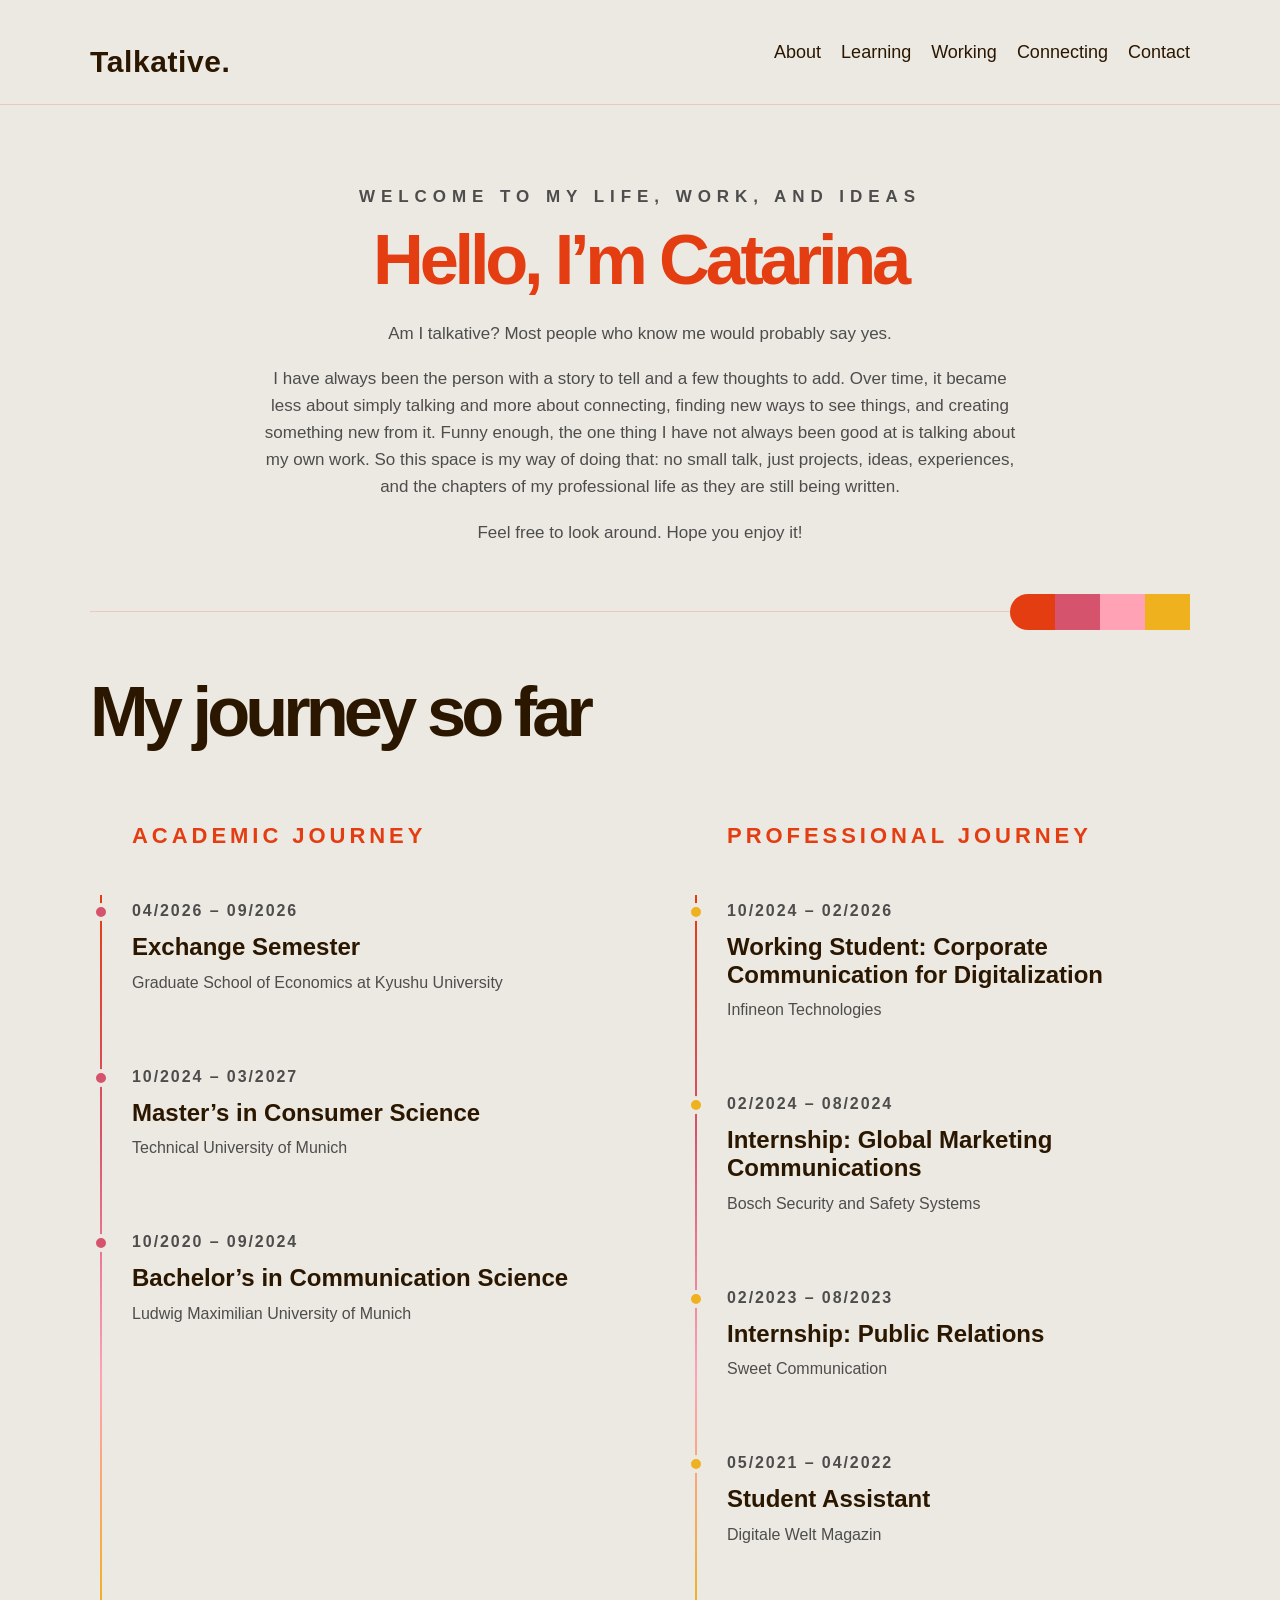
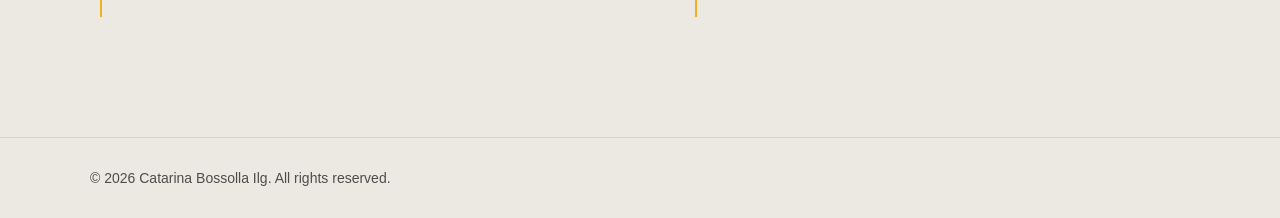
==== index.html @ 4f1ade8f "Update index.html" ====
<!-- index.html -->
<!DOCTYPE html>
<html lang="en">
<head>
  <meta charset="UTF-8" />
  <meta name="viewport" content="width=device-width, initial-scale=1.0" />

  <title>Talkative.</title>

  <link rel="stylesheet" href="style.css" />
</head>
<body>

  <header class="site-header">
    <nav class="navbar">
      <h1 class="logo">Talkative.</h1>

      <div class="nav-links">
        <a href="index.html">About</a>
        <a href="learning/learning.html">Learning</a>
        <a href="working/working.html">Working</a>
        <a href="#">Connecting</a>
        <a href="#">Contact</a>
      </div>
    </nav>
  </header>

  <main>

    <section class="intro-section">
      <div class="intro-text">
        <p class="eyebrow">Welcome to my life, work, and ideas</p>

        <h1 class="intro-title">Hello, I’m Catarina</h1>

        <p>
          Am I talkative? Most people who know me would probably say yes. 
        </p>

        <p>
          I have always been the person with a story to tell and a few thoughts to add. 
          Over time, it became less about simply talking and more about connecting, finding new ways to see things, and creating something new from it. 
          Funny enough, the one thing I have not always been good at is talking about my own work. 
          So this space is my way of doing that: no small talk, just projects, ideas, experiences, and the chapters of my professional life as they are still being written.
        </p>

        <p> 
          Feel free to look around. Hope you enjoy it!
        </p>
      </div>
    </section>

    <div class="palette-divider">
  <div class="divider-line"></div>

  <div class="divider-palette">
    <span class="palette-block red"></span>
    <span class="palette-block rose"></span>
    <span class="palette-block pink"></span>
    <span class="palette-block yellow"></span>
  </div>
  </div>
    
      <section class="journey-section">
  <h2 class="journey-title">My journey so far</h2>

  <div class="timeline-wrapper">

    <div class="timeline-column academic">
      <h3>Academic Journey</h3>

      <div class="timeline-line"></div>

      <div class="timeline-item item-2026">
        <span class="timeline-dot"></span>
        <p class="timeline-date">04/2026 – 09/2026</p>
        <h4>Exchange Semester</h4>
        <p>
          Graduate School of Economics at Kyushu University
        </p>
      </div>

      <div class="timeline-item item-2024">
        <span class="timeline-dot"></span>
        <p class="timeline-date">10/2024 – 03/2027</p>
        <h4>Master’s in Consumer Science</h4>
        <p>
          Technical University of Munich
        </p>
      </div>

      <div class="timeline-item item-2021">
        <span class="timeline-dot"></span>
        <p class="timeline-date">10/2020 – 09/2024</p>
        <h4>Bachelor’s in Communication Science</h4>
        <p>
          Ludwig Maximilian University of Munich
        </p>
      </div>
    </div>

    <div class="timeline-column professional">
      <h3>Professional Journey</h3>

      <div class="timeline-line"></div>

      <div class="timeline-item item-2025">
        <span class="timeline-dot"></span>
        <p class="timeline-date">10/2024 – 02/2026</p>
        <h4>Working Student: Corporate Communication for Digitalization</h4>
        <p>
          Infineon Technologies
        </p>
      </div>

      <div class="timeline-item item-2024">
        <span class="timeline-dot"></span>
        <p class="timeline-date">02/2024 – 08/2024</p>
        <h4>Internship: Global Marketing Communications</h4>
        <p>
          Bosch Security and Safety Systems
        </p>
      </div>

      <div class="timeline-item item-2023">
        <span class="timeline-dot"></span>
        <p class="timeline-date">02/2023 – 08/2023</p>
        <h4>Internship: Public Relations</h4>
        <p>
          Sweet Communication
        </p>
      </div>

      <div class="timeline-item item-2021">
        <span class="timeline-dot"></span>
        <p class="timeline-date">05/2021 – 04/2022</p>
        <h4>Student Assistant</h4>
        <p>
          Digitale Welt Magazin
        </p>
      </div>
    </div>

  </div>
</section>
    
  </main>

  <footer class="site-footer">
    <p>© 2026 Catarina Bossolla Ilg. All rights reserved.</p>
  </footer>

</body>
</html>
---- style.css ----
* {
  margin: 0;
  padding: 0;
  box-sizing: border-box;
}

:root {
  --red: #e43d12;
  --rose: #d6536d;
  --pink: #ffa2b6;
  --yellow: #efb11d;
  --cream: #ebe9e1;
  --dark: #2b1700;
  --gray: #4d4d4d;
}

body {
  font-family: Arial, Helvetica, sans-serif;
  background: var(--cream);
  color: var(--dark);
}

/* Top bar */
.site-header {
  background: var(--cream);
}

.navbar {
  height: 105px;
  padding: 0 90px;
  display: flex;
  align-items: center;
  justify-content: space-between;
  border-bottom: 1px solid rgba(228, 61, 18, 0.18);
  background: var(--cream);
}

.logo {
  margin: 0;
  padding: 0;
  font-size: 30px;
  font-weight: 700;
  line-height: 1;
  letter-spacing: 0.02em;
  color: var(--dark);
  transform: translateY(10px);
}

.nav-links {
  display: flex;
  gap: 20px;
}

.nav-links a {
  color: var(--dark);
  text-decoration: none;
  font-size: 18px;
  transition: color 0.2s ease;
}

.nav-links a:hover {
  color: var(--red);
}

/* Intro section: compact block on the left */
.intro-section {
  min-height: 430px;
  padding: 78px 90px 30px;
  display: flex;
  justify-content: center;
}

.intro-text {
  width: 100%;
  max-width: 850px;
  text-align: center;
}

.eyebrow {
  color: var(--gray);
  text-transform: uppercase;
  letter-spacing: 0.35em;
  font-size: 5px;
  font-weight: 550;
  margin-bottom: 28px;
}

.intro-title {
  color: var(--red);
  font-size: clamp(54px, 5.5vw, 92px);
  line-height: 0.9;
  letter-spacing: -0.06em;
  margin-bottom: 28px;
}

.intro-text p {
  color: var(--gray);
  font-size: 17px;
  line-height: 1.6;
  max-width: 760px;
  margin: 0 auto 18px;
}

/* Footer */
.site-footer {
  padding: 32px 90px;
  color: var(--gray);
  font-size: 14px;
  border-top: 1px solid rgba(228, 61, 18, 0.18);
}

/* Journey / CV timeline section */
.journey-section {
  padding: 50px 90px 120px;
  background: var(--cream);
}

.journey-title {
  color: var(--dark);
  font-size: clamp(54px, 5.5vw, 92px);
  line-height: 0.9;
  letter-spacing: -0.07em;
  font-weight: 700;
  max-width: 900px;
  margin-bottom: 80px;
}

.timeline-wrapper {
  display: grid;
  grid-template-columns: 1fr 1fr;
  gap: 90px;
  max-width: 1200px;
  margin: 0 auto;
}

.timeline-column {
  position: relative;
  padding-left: 42px;
}

.timeline-column h3 {
  color: var(--red);
  font-size: 22px;
  text-transform: uppercase;
  letter-spacing: 0.18em;
  margin-bottom: 50px;
}

.timeline-line {
  position: absolute;
  left: 10px;
  top: 72px;
  bottom: 0;
  width: 2px;
  background: linear-gradient(
    to bottom,
    var(--red),
    var(--rose),
    var(--pink),
    var(--yellow)
  );
}

.timeline-item {
  position: relative;
  margin-bottom: 70px;
}

.timeline-dot {
  position: absolute;
  left: -40px;
  top: 4px;
  width: 18px;
  height: 18px;
  border-radius: 50%;
  background: var(--red);
  border: 4px solid var(--cream);
}

.academic .timeline-dot {
  background: var(--rose);
}

.professional .timeline-dot {
  background: var(--yellow);
}

.timeline-date {
  color: var(--red);
  font-size: 13px;
  font-weight: 700;
  letter-spacing: 0.12em;
  text-transform: uppercase;
  margin-bottom: 10px;
}

.timeline-item h4 {
  color: var(--dark);
  font-size: 24px;
  line-height: 1.15;
  margin-bottom: 10px;
}

.timeline-item p {
  color: var(--gray);
  font-size: 16px;
  line-height: 1.5;
}

/* Timeline alignment by year */
.timeline-item {
  position: relative;
  margin-bottom: 70px;
}

.item-2021,
.item-2023,
.item-2024,
.item-2025,
.item-2026 {
  margin-top: 0;
}

/* Divider with color palette */
.palette-divider {
  padding: 0 90px;
  display: flex;
  align-items: center;
  gap: 0;
}

.divider-line {
  flex: 1;
  height: 1px;
  background: rgba(228, 61, 18, 0.18);
}

.divider-palette {
  display: flex;
  height: 36px;
  width: 180px;
  border-radius: 18px 0 0 18px;
  overflow: hidden;
}

.palette-block {
  flex: 1;
}

.palette-block.red {
  background: var(--red);
}

.palette-block.rose {
  background: var(--rose);
}

.palette-block.pink {
  background: var(--pink);
}

.palette-block.yellow {
  background: var(--yellow);
}

/* Mobile version */
@media (max-width: 768px) {
  .navbar {
    height: auto;
    padding: 28px 24px;
    flex-direction: column;
    align-items: center;
    gap: 18px;
  }

  .logo {
    font-size: 26px;
    transform: none;
    text-align: center;
  }

  .nav-links {
    gap: 16px;
    flex-wrap: wrap;
    justify-content: center;
  }

  .nav-links a {
    font-size: 16px;
  }

  .intro-section {
    min-height: auto;
    padding: 70px 24px 50px;
    justify-content: center;
  }

  .intro-text {
    max-width: 100%;
    text-align: center;
  }

  .eyebrow {
    font-size: 7px;
    letter-spacing: 0.28em;
    margin-bottom: 22px;
  }

  h1 {
    font-size: clamp(44px, 16vw, 64px);
    line-height: 0.95;
    letter-spacing: -0.05em;
    margin-bottom: 24px;
  }

  .intro-text p {
    font-size: 16px;
    line-height: 1.6;
    max-width: 100%;
    margin: 0 auto 18px;
  }

  .journey-section {
    padding: 60px 24px 90px;
  }

  .journey-title {
    font-size: clamp(44px, 15vw, 64px);
    line-height: 0.95;
    letter-spacing: -0.06em;
    max-width: 100%;
    margin-bottom: 60px;
    text-align: center;
  }

  .timeline-wrapper {
    grid-template-columns: 1fr;
    gap: 70px;
    max-width: 100%;
  }

  .timeline-column {
    padding-left: 36px;
  }

  .timeline-column h3 {
    font-size: 17px;
    letter-spacing: 0.14em;
    margin-bottom: 38px;
  }

  .timeline-line {
    left: 8px;
    top: 58px;
  }

  .timeline-dot {
    left: -36px;
    width: 16px;
    height: 16px;
  }

  .timeline-item {
    margin-bottom: 50px;
  }

  .timeline-date {
    font-size: 12px;
  }

  .timeline-item h4 {
    font-size: 21px;
  }

  .timeline-item p {
    font-size: 15px;
    line-height: 1.55;
  }

  .palette-divider {
    padding: 0 24px;
  }

  .divider-palette {
    width: 120px;
    height: 28px;
  }

  .site-footer {
    padding: 28px 24px;
    font-size: 13px;
    text-align: center;
  }
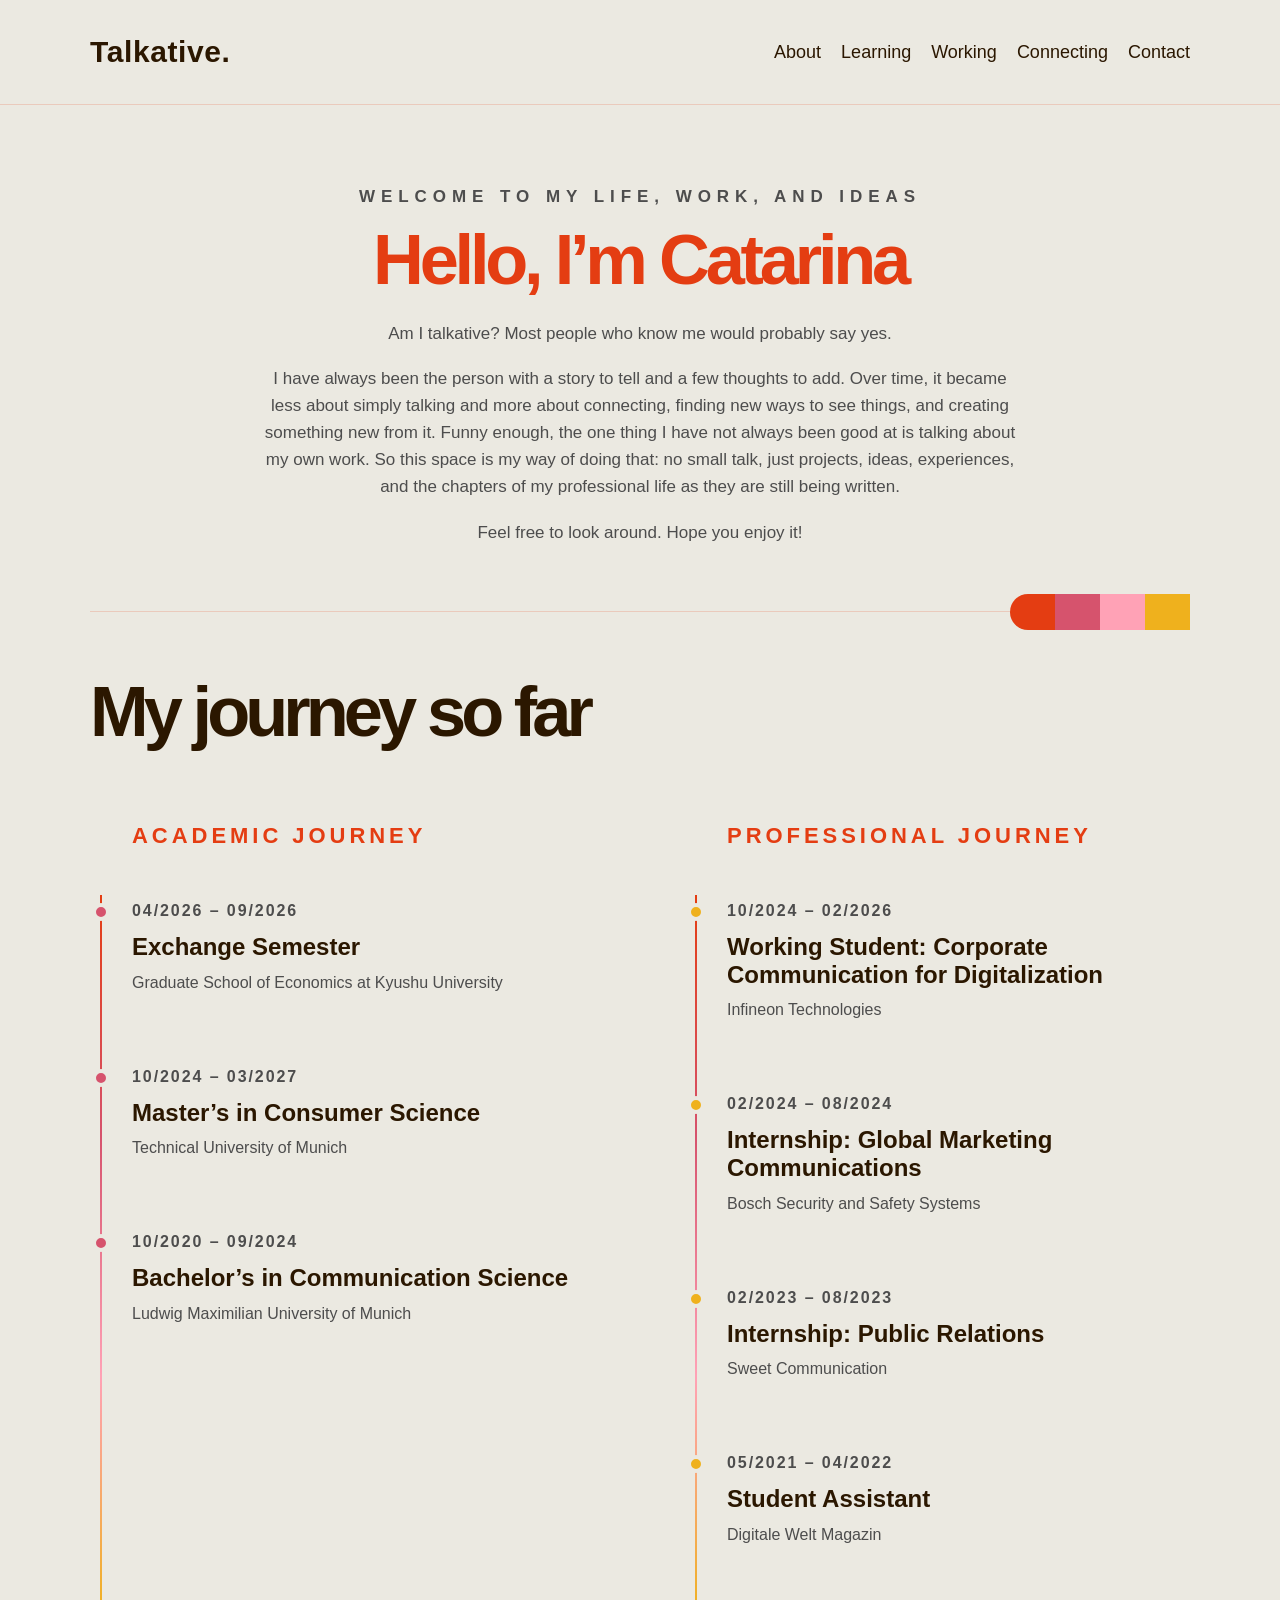
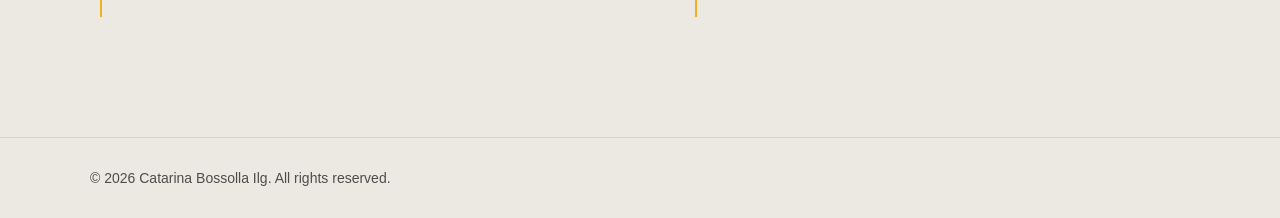
==== commit 0472f181: "Update index.html" ====
--- a/index.html
+++ b/index.html
@@ -19,7 +19,7 @@
         <a href="index.html">About</a>
         <a href="learning/learning.html">Learning</a>
         <a href="working/working.html">Working</a>
-        <a href="#">Connecting</a>
+        <a href="connecting/connecting.html">Connecting</a>
         <a href="#">Contact</a>
       </div>
     </nav>
--- a/style.css
+++ b/style.css
@@ -43,7 +43,7 @@
   line-height: 1;
   letter-spacing: 0.02em;
   color: var(--dark);
-  transform: translateY(10px);
+  transform: translateY(0px);
 }
 
 .nav-links {
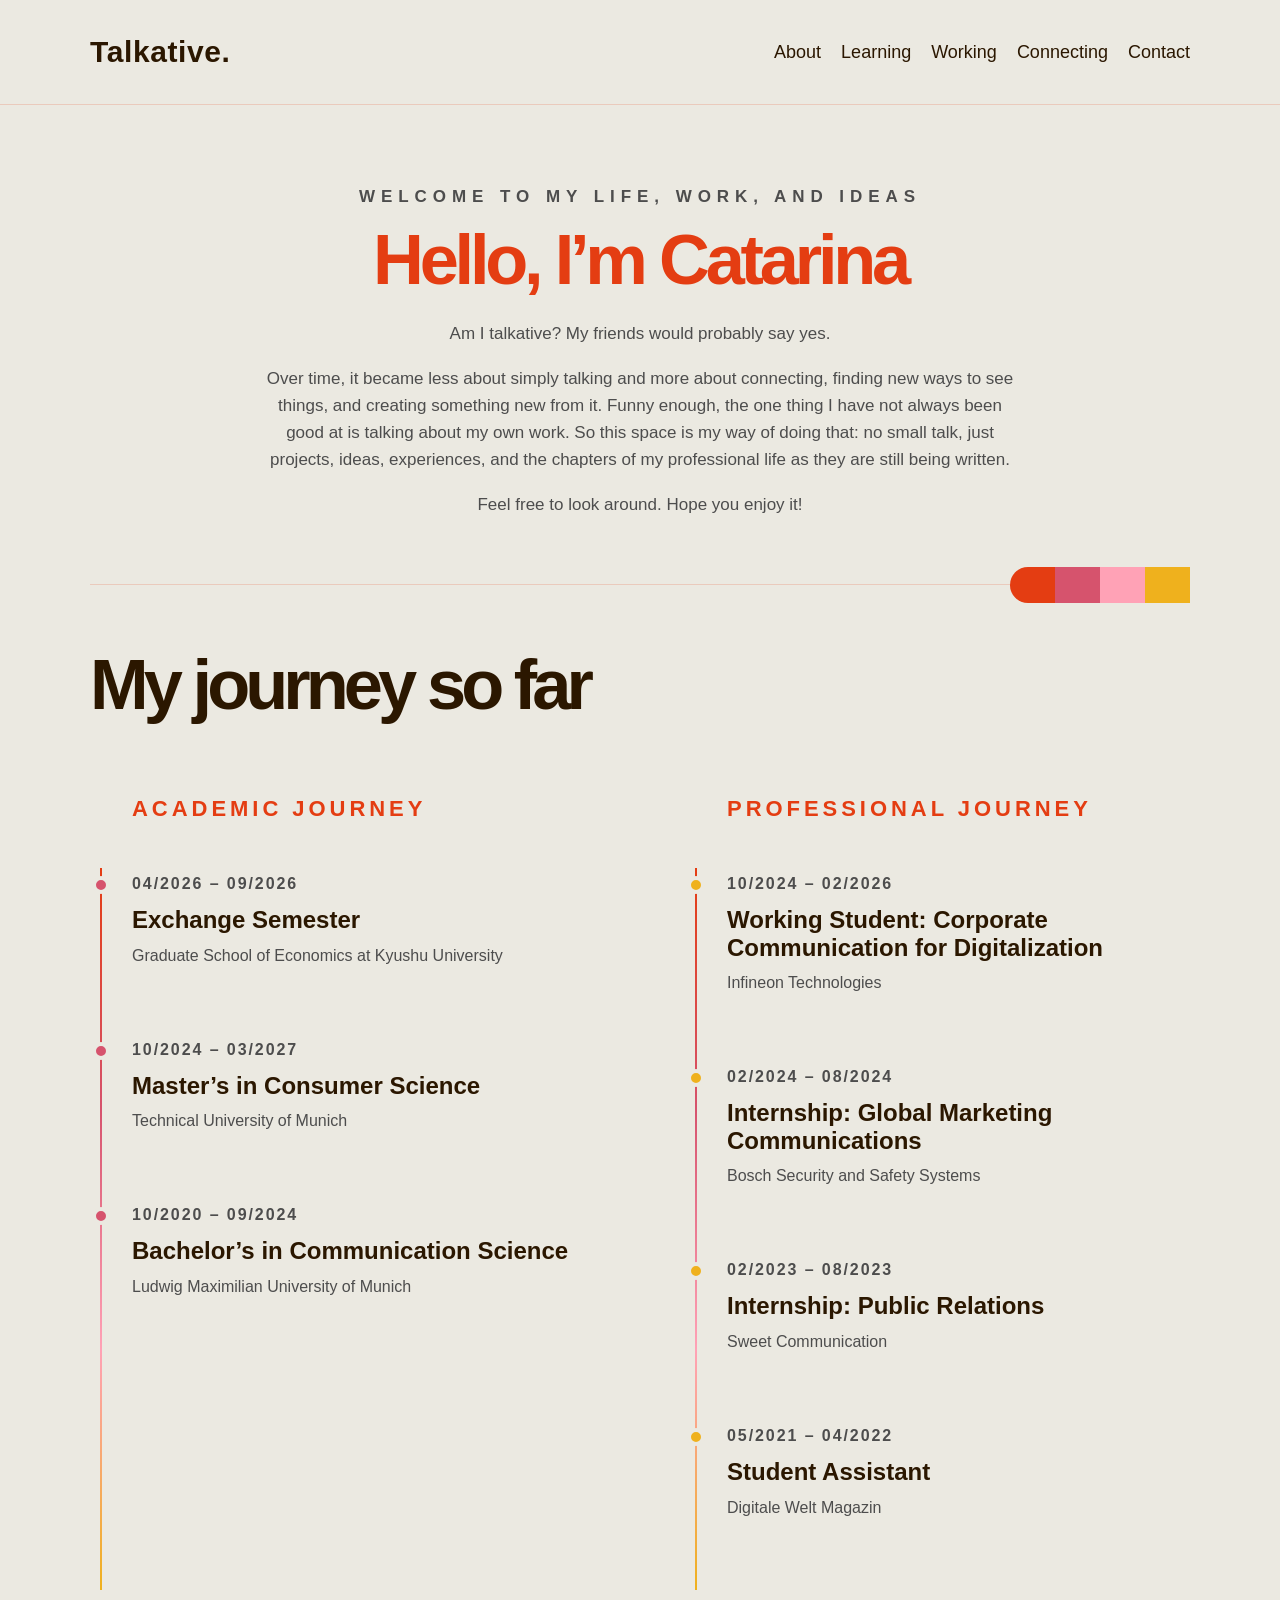
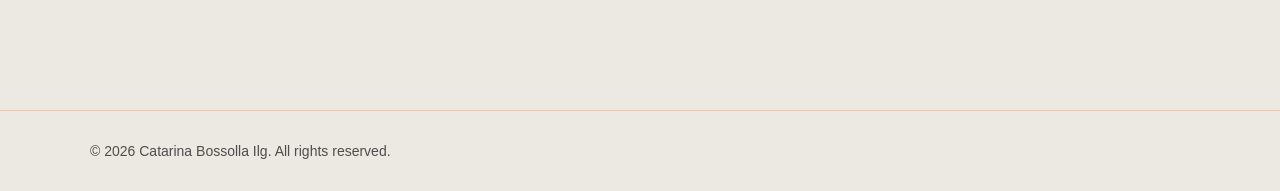
==== commit 66da8f6c: "Update index.html" ====
--- a/index.html
+++ b/index.html
@@ -20,7 +20,7 @@
         <a href="learning/learning.html">Learning</a>
         <a href="working/working.html">Working</a>
         <a href="connecting/connecting.html">Connecting</a>
-        <a href="#">Contact</a>
+        <a href="contact/contact.html">Contact</a>
       </div>
     </nav>
   </header>
@@ -34,11 +34,10 @@
         <h1 class="intro-title">Hello, I’m Catarina</h1>
 
         <p>
-          Am I talkative? Most people who know me would probably say yes. 
+          Am I talkative? My friends would probably say yes. 
         </p>
 
-        <p>
-          I have always been the person with a story to tell and a few thoughts to add. 
+        <p> 
           Over time, it became less about simply talking and more about connecting, finding new ways to see things, and creating something new from it. 
           Funny enough, the one thing I have not always been good at is talking about my own work. 
           So this space is my way of doing that: no small talk, just projects, ideas, experiences, and the chapters of my professional life as they are still being written.
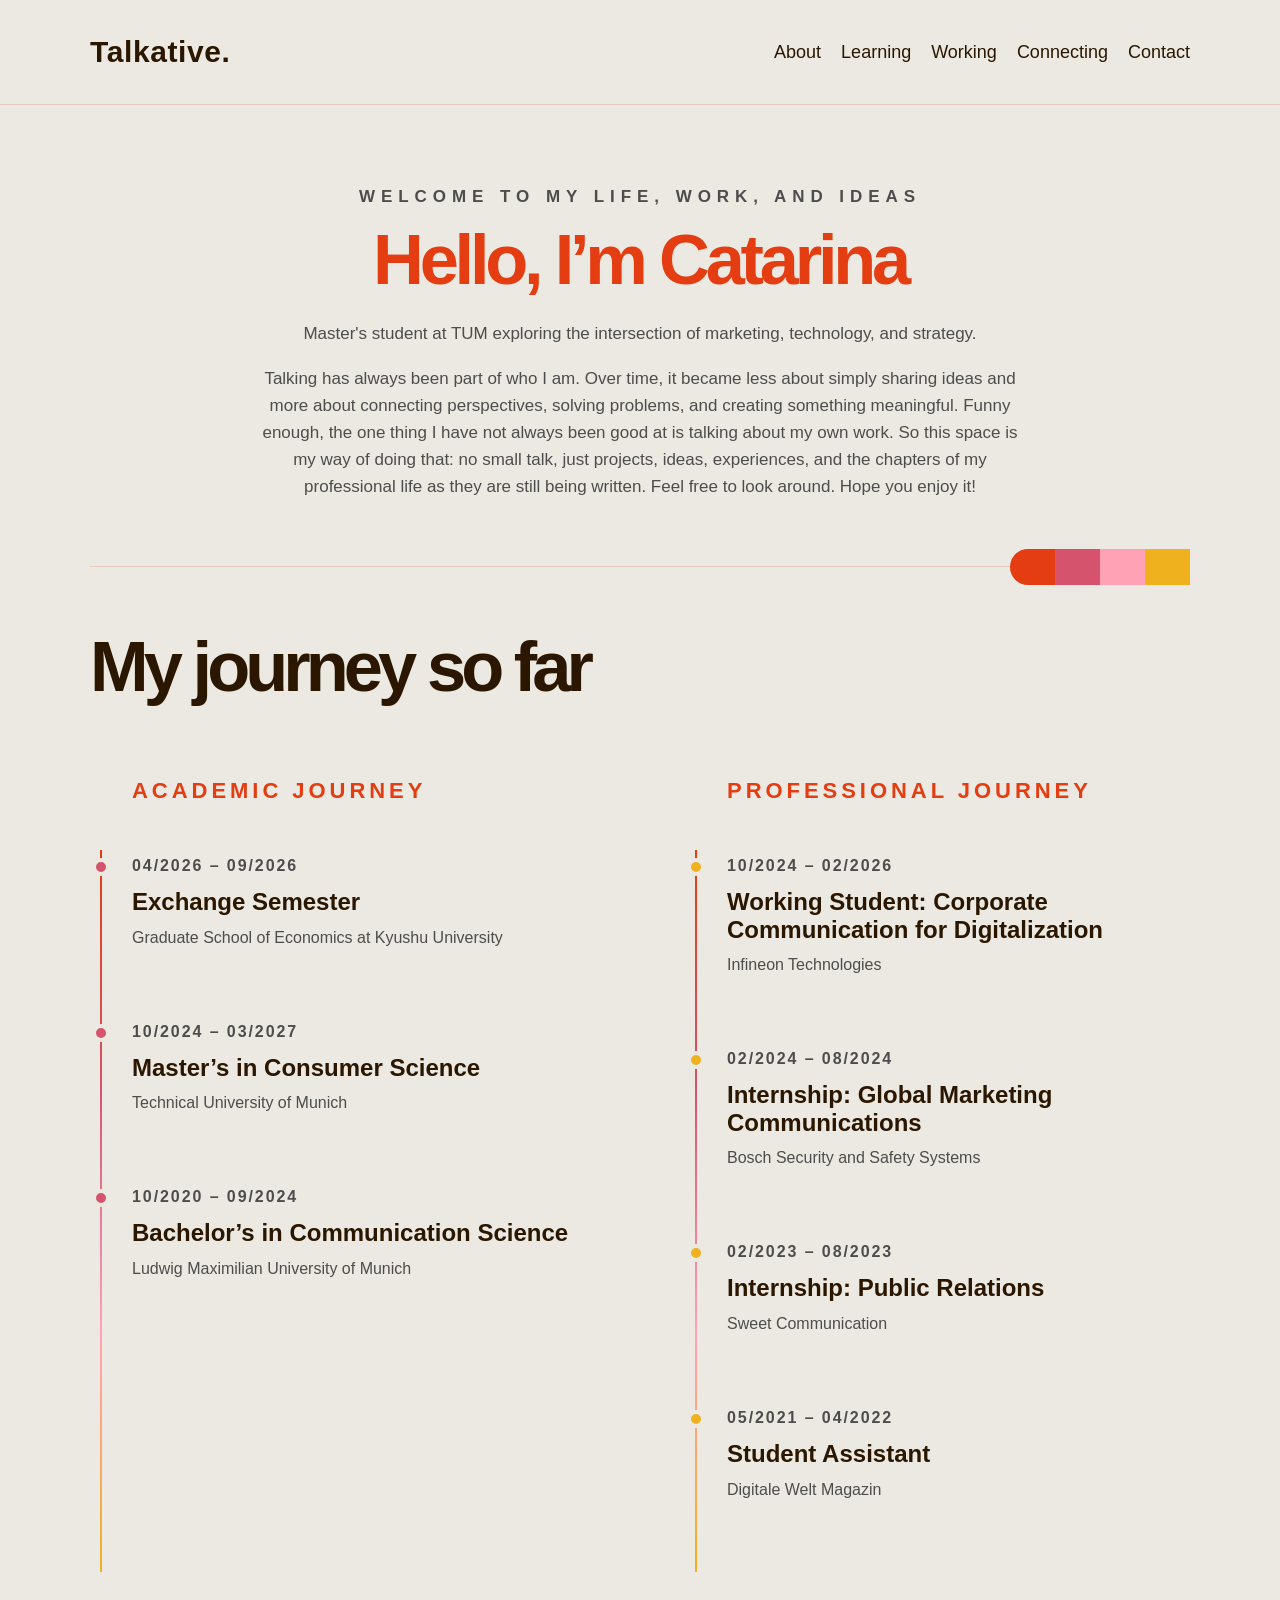
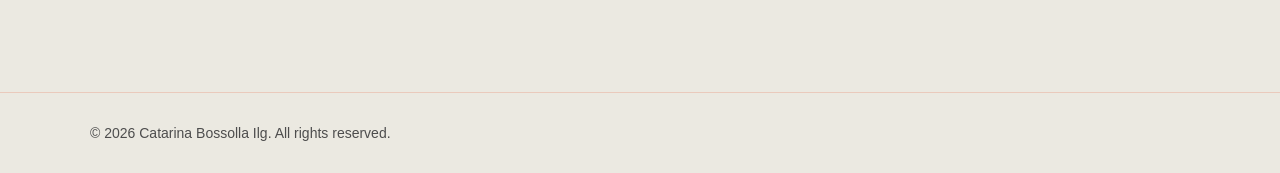
==== commit 6e8851f0: "Update index.html" ====
--- a/index.html
+++ b/index.html
@@ -34,18 +34,16 @@
         <h1 class="intro-title">Hello, I’m Catarina</h1>
 
         <p>
-          Am I talkative? My friends would probably say yes. 
+          Master's student at TUM exploring the intersection of marketing, technology, and strategy. 
         </p>
 
         <p> 
-          Over time, it became less about simply talking and more about connecting, finding new ways to see things, and creating something new from it. 
+          Talking has always been part of who I am. Over time, it became less about simply sharing ideas and more about connecting perspectives, solving problems, and creating something meaningful. 
           Funny enough, the one thing I have not always been good at is talking about my own work. 
           So this space is my way of doing that: no small talk, just projects, ideas, experiences, and the chapters of my professional life as they are still being written.
-        </p>
-
-        <p> 
           Feel free to look around. Hope you enjoy it!
         </p>
+        
       </div>
     </section>
 
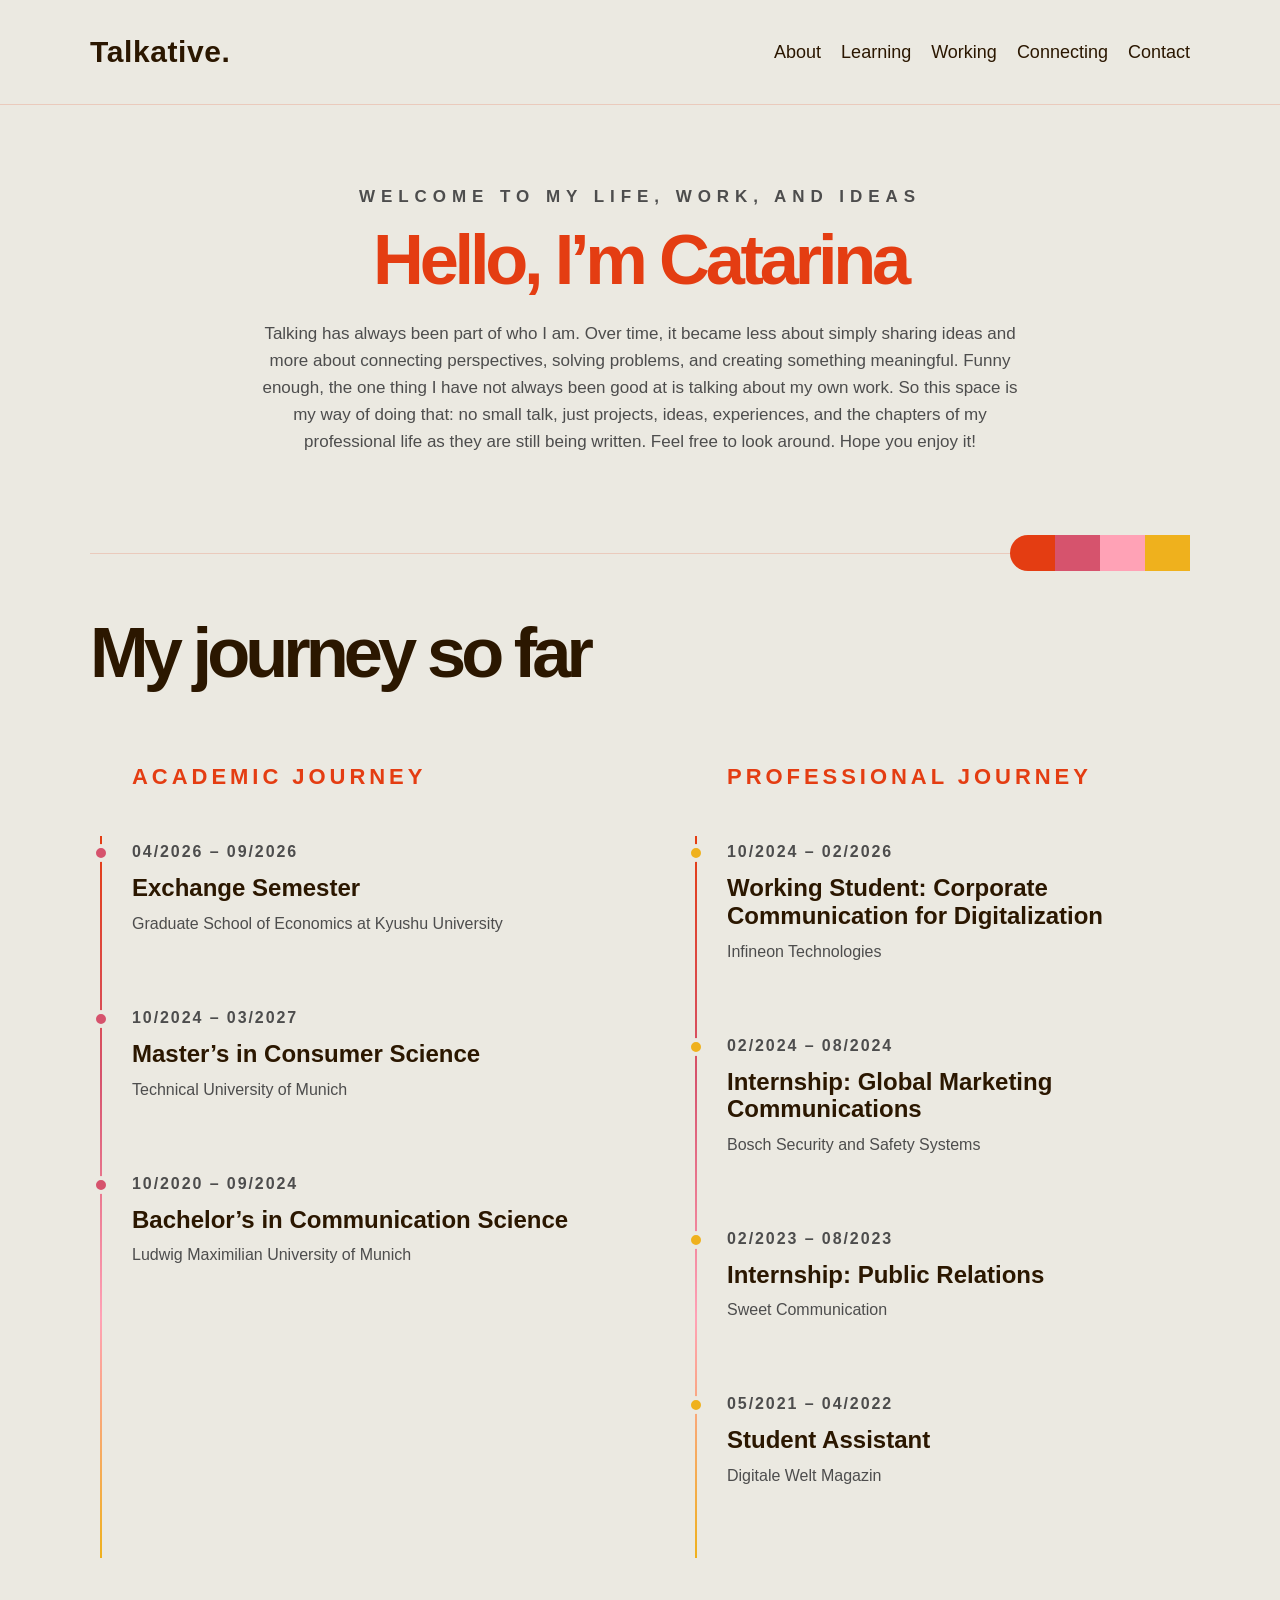
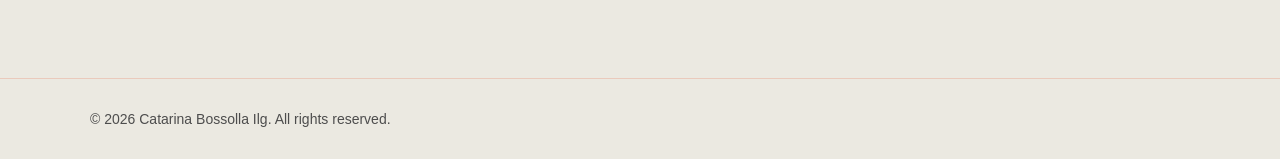
==== commit 01c5293a: "Update index.html" ====
--- a/index.html
+++ b/index.html
@@ -32,10 +32,6 @@
         <p class="eyebrow">Welcome to my life, work, and ideas</p>
 
         <h1 class="intro-title">Hello, I’m Catarina</h1>
-
-        <p>
-          Master's student at TUM exploring the intersection of marketing, technology, and strategy. 
-        </p>
 
         <p> 
           Talking has always been part of who I am. Over time, it became less about simply sharing ideas and more about connecting perspectives, solving problems, and creating something meaningful. 
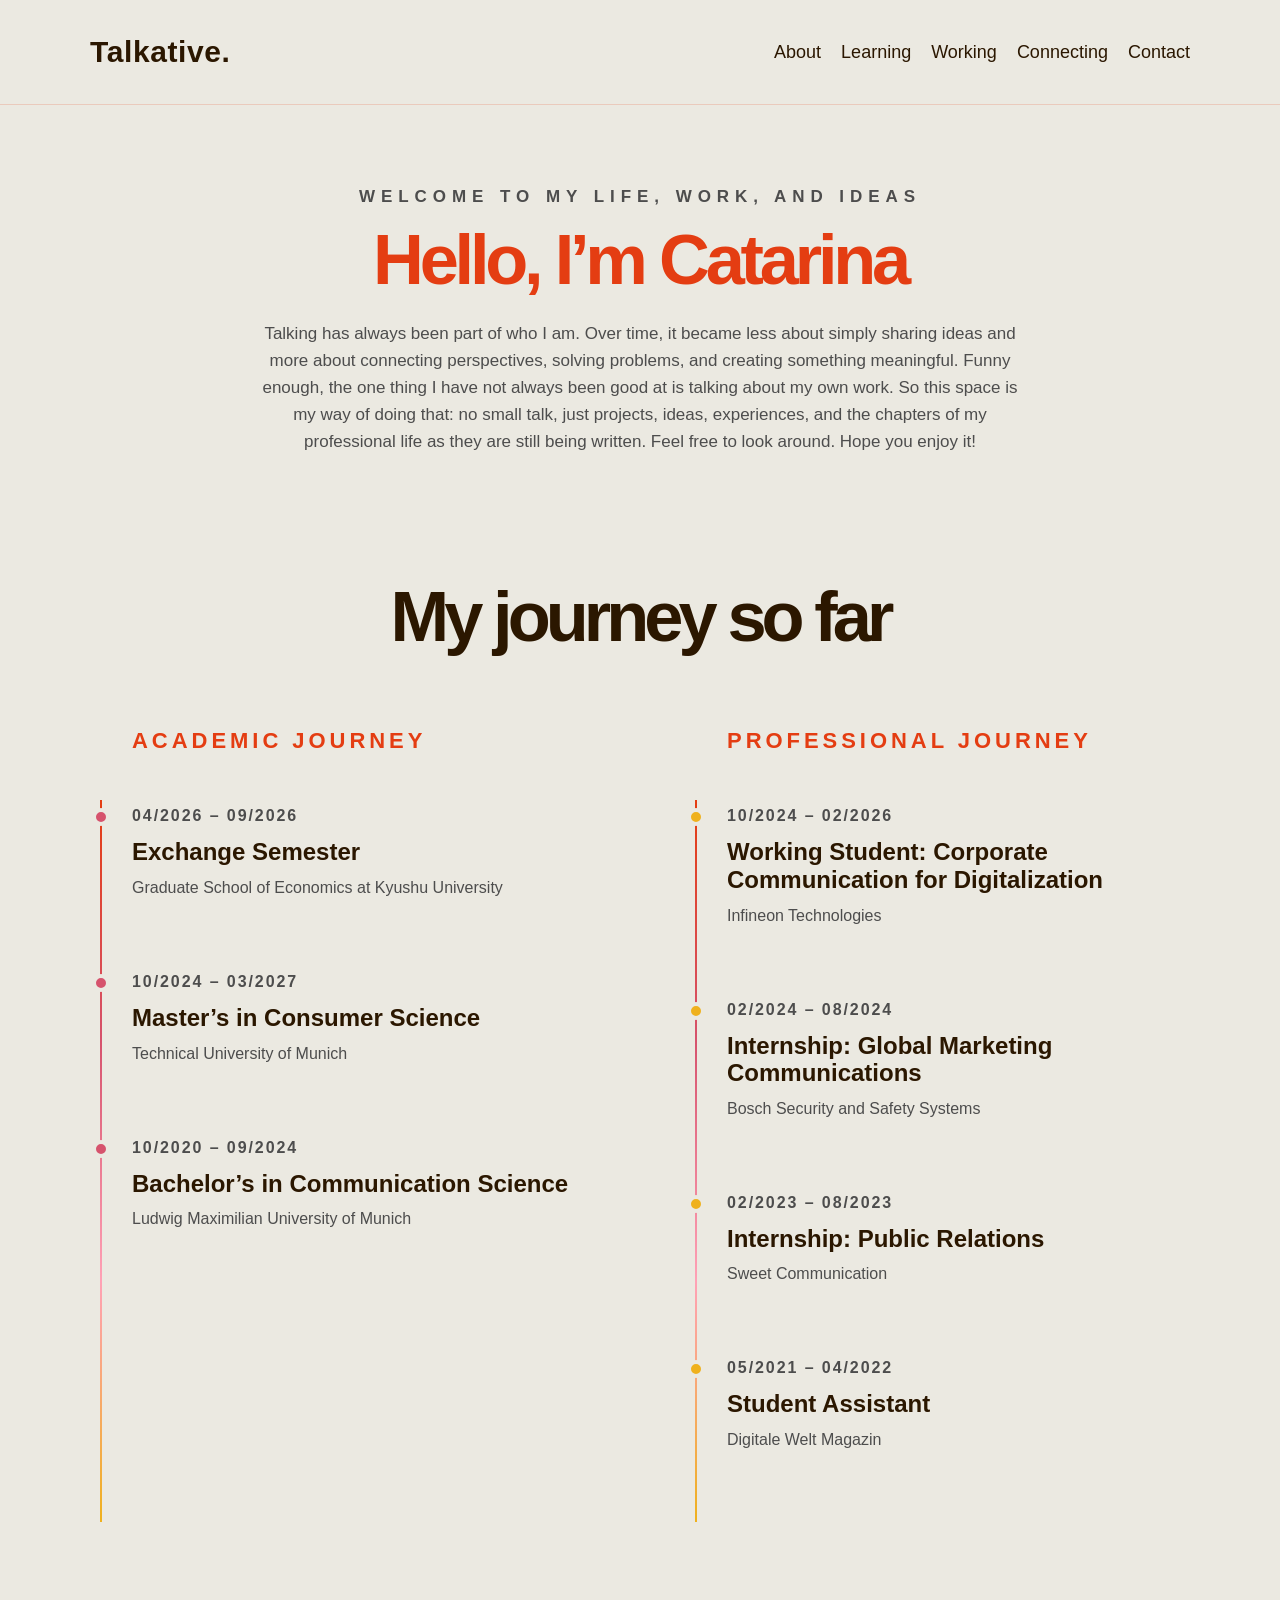
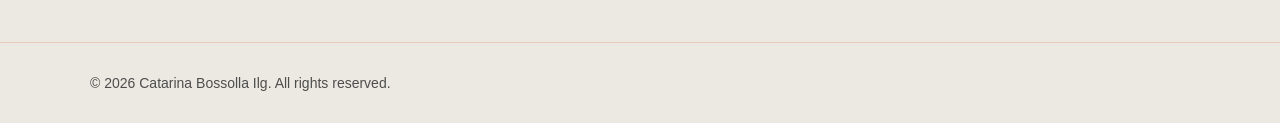
==== commit 3fdbdc33: "Update index.html" ====
--- a/index.html
+++ b/index.html
@@ -43,16 +43,6 @@
       </div>
     </section>
 
-    <div class="palette-divider">
-  <div class="divider-line"></div>
-
-  <div class="divider-palette">
-    <span class="palette-block red"></span>
-    <span class="palette-block rose"></span>
-    <span class="palette-block pink"></span>
-    <span class="palette-block yellow"></span>
-  </div>
-  </div>
     
       <section class="journey-section">
   <h2 class="journey-title">My journey so far</h2>
--- a/style.css
+++ b/style.css
@@ -122,7 +122,8 @@
   letter-spacing: -0.07em;
   font-weight: 700;
   max-width: 900px;
-  margin-bottom: 80px;
+  text-align: center;
+  margin: 0 auto 80px;
 }
 
 .timeline-wrapper {
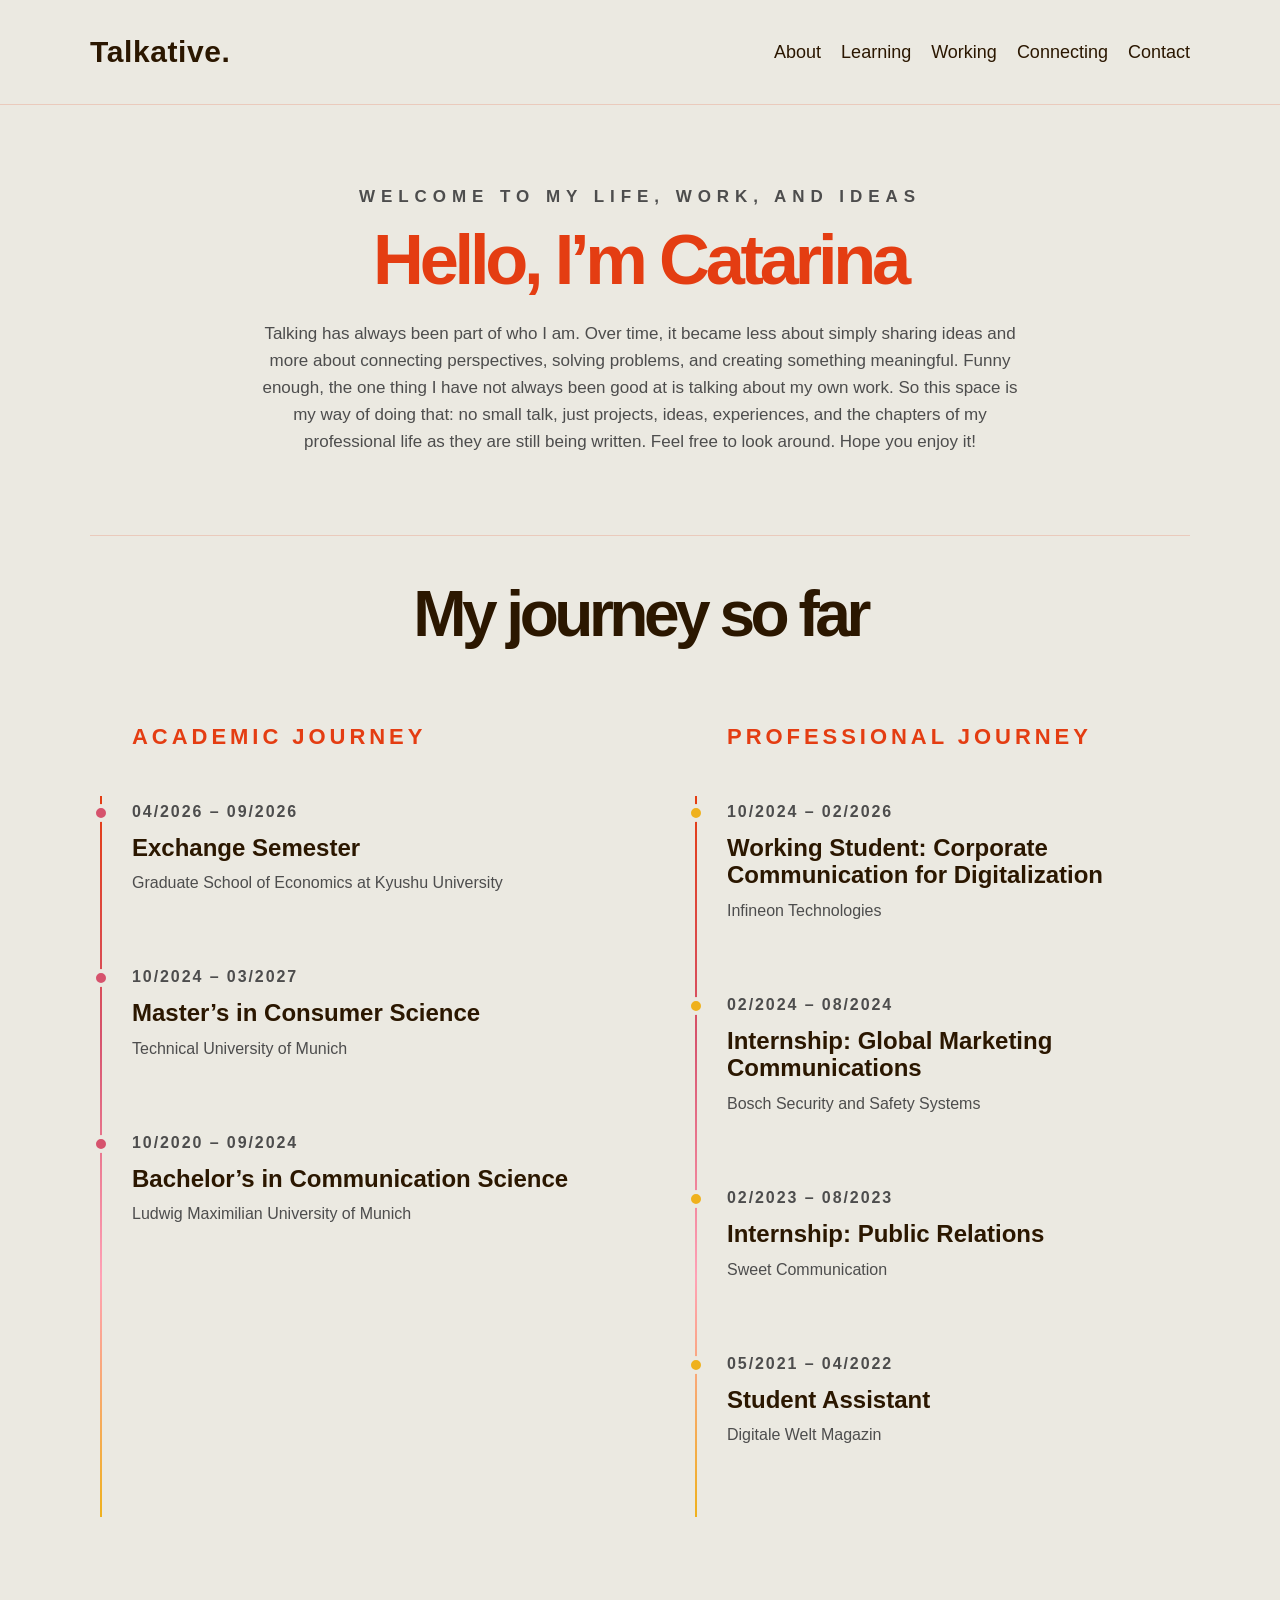
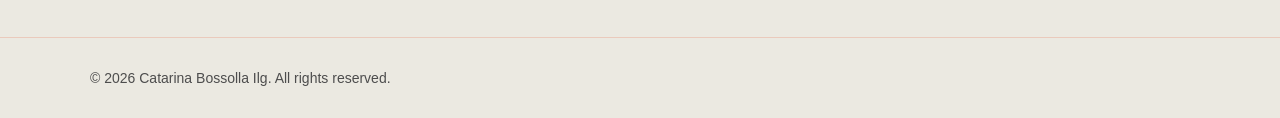
==== commit b99d54d3: "Update index.html" ====
--- a/index.html
+++ b/index.html
@@ -43,6 +43,9 @@
       </div>
     </section>
 
+      <div class="palette-divider">
+        <div class="divider-line"></div>
+      </div>
     
       <section class="journey-section">
   <h2 class="journey-title">My journey so far</h2>
--- a/style.css
+++ b/style.css
@@ -117,7 +117,7 @@
 
 .journey-title {
   color: var(--dark);
-  font-size: clamp(54px, 5.5vw, 92px);
+  font-size: clamp(48px, 5vw, 82px);
   line-height: 0.9;
   letter-spacing: -0.07em;
   font-weight: 700;
